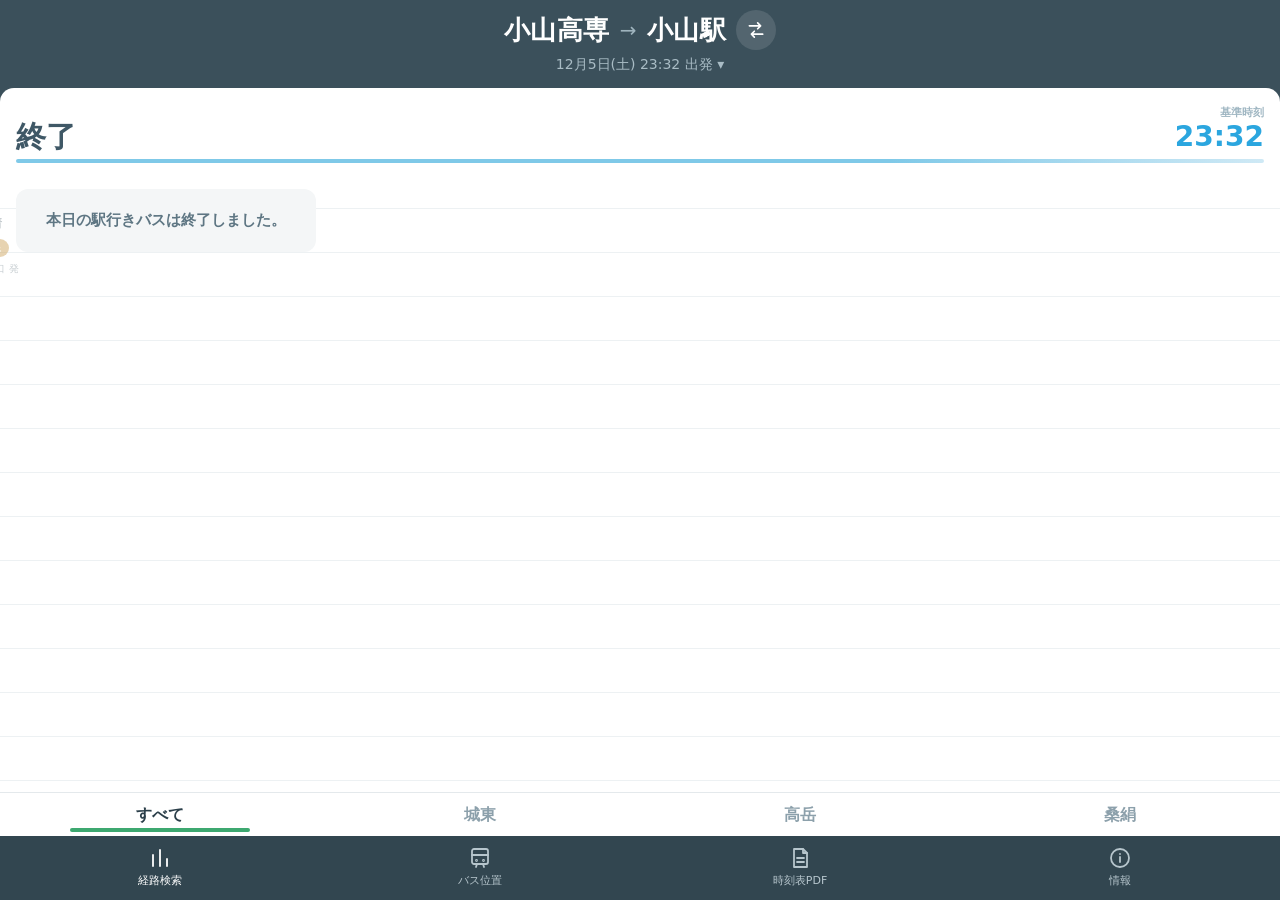
==== index(1).html @ eca61ef0 "世はまさに、大AI時代…ｯ!!" ====
<!DOCTYPE html>
<html lang="ja">
<head>
<meta charset="UTF-8">
<meta name="viewport" content="width=device-width, initial-scale=1.0">
<meta name="description" content="小山高専⇔小山駅東口のバスを調べて、とっとと家にずらかろう!!学校は疲れるからしょうがないね。">
<meta name="theme-color" content="#3B505B">
<title>家への誘い</title>
<style>
:root{
  --bg:#3B505B;          /* 濃紺スレート */
  --bg-deep:#324650;
  --card:#FFFFFF;
  --ink:#3F5866;         /* 時刻の青灰 */
  --ink-soft:#7C919C;
  --line-blue:#7FC9E8;
  --accent:#2BA6DF;      /* 現在時刻の水色 */
  --joto:#D95B4B;        /* 城東中久喜線 = 赤 */
  --takaoka:#E2A63D;     /* 高岳線 = 黄 */
  --kuwaR:#3E8FC7;       /* 桑東部絹 右回り = 青 */
  --kuwaL:#2F6E9E;       /* 桑東部絹 左回り = 濃青 */
  --tab-green:#3DA870;
}
*{box-sizing:border-box;margin:0;padding:0;-webkit-tap-highlight-color:transparent}
html,body{height:100%}
body{
  font-family:"Hiragino Kaku Gothic ProN","Hiragino Sans","BIZ UDPGothic","Yu Gothic UI","Noto Sans JP",system-ui,sans-serif;
  background:var(--bg);
  color:#fff;
  display:flex;flex-direction:column;
  height:100dvh;overflow:hidden;
}
button{font-family:inherit;background:none;border:none;color:inherit;cursor:pointer}
a{color:inherit;text-decoration:none}

/* ===== ヘッダー ===== */
header{padding:10px 14px 12px;flex:none}
.route-row{
  display:flex;align-items:center;justify-content:center;gap:10px;
}
.route-names{
  display:flex;align-items:center;gap:10px;
  font-size:26px;font-weight:800;letter-spacing:.02em;
}
.route-names .arrow{color:#9FB4BE;font-size:20px;font-weight:400}
.swap-btn{
  width:40px;height:40px;border-radius:50%;
  background:rgba(255,255,255,.12);
  display:flex;align-items:center;justify-content:center;
  transition:transform .25s ease, background .15s;
  flex:none;
}
.swap-btn:active{background:rgba(255,255,255,.25)}
.swap-btn.flip{transform:rotate(180deg)}
.swap-btn svg{width:20px;height:20px;stroke:#fff}
.depart-row{
  margin-top:4px;text-align:center;
  color:#A9BCC5;font-size:14px;
}
.depart-row button{
  color:#A9BCC5;font-size:14px;padding:2px 6px;border-radius:6px;
}
.depart-row button:active{background:rgba(255,255,255,.12)}
.depart-row .edited{color:#FFD37A;font-weight:700}

/* 時刻さかのぼりパネル */
#timePanel{
  display:none;justify-content:center;align-items:center;gap:10px;
  margin-top:8px;
}
#timePanel.open{display:flex}
#timePanel input[type="time"]{
  font:inherit;font-size:16px;padding:6px 10px;border-radius:8px;border:none;
  background:rgba(255,255,255,.92);color:#243b46;
}
#timePanel .reset{
  font-size:13px;font-weight:700;padding:8px 12px;border-radius:8px;
  background:rgba(255,255,255,.14);
}

/* ===== 結果カード ===== */
main{
  flex:1;min-height:0;
  background:var(--card);
  border-radius:14px 14px 0 0;
  display:flex;flex-direction:column;
  color:var(--ink);
  overflow:hidden;
}
/* 上部の青ライン(先発サマリー) */
.summary{
  flex:none;position:relative;
  padding:14px 16px 0;
}
.summary .lead{
  display:flex;align-items:flex-end;justify-content:space-between;
}
.lead-left .mins{font-size:16px;font-weight:800}
.lead-left .dep{font-size:30px;font-weight:800;line-height:1.05}
.lead-right{
  color:var(--accent);font-size:28px;font-weight:800;
}
.lead-right small{display:block;font-size:11px;font-weight:700;color:#9fb6c2;text-align:right}
.summary .bar{
  height:4px;border-radius:2px;margin:6px 0 2px;
  background:linear-gradient(90deg,var(--line-blue) 70%,#CFE9F5);
}

/* カスケード表示エリア */
.cascade-wrap{
  flex:1;min-height:0;
  overflow-y:auto;overflow-x:hidden;
  touch-action:none;                   /* タッチは全面JSで処理(斜めスワイプ対応) */
  overscroll-behavior:contain;
  user-select:none;-webkit-user-select:none;
  cursor:grab;
  background:
    repeating-linear-gradient(to bottom,transparent 0 43px,#EDF1F3 43px 44px);
}
.cascade-wrap.dragging{cursor:grabbing}
.cascade{position:relative;will-change:transform}
.result.past{opacity:.5;filter:grayscale(.35)}
.chip.gone{background:#9AACB6}
.result{
  position:absolute;width:150px;
  display:flex;flex-direction:column;align-items:center;
  color:var(--ink);
}
.result .above{text-align:center;line-height:1.15;margin-bottom:2px}
.result .above .dur{font-size:15px;font-weight:800;color:#5E7683}
.result .above .dep{font-size:26px;font-weight:800}
.oval{
  width:96px;height:130px;border-radius:50%;
  background:#EFF1F3;
  display:flex;align-items:center;justify-content:center;
}
.badge{
  width:56px;height:56px;border-radius:12px;
  border:4px solid;
  background:#fff;
  display:flex;flex-direction:column;align-items:center;justify-content:center;
  font-weight:900;line-height:1;
}
.badge .b1{font-size:17px;letter-spacing:.05em;color:#243b46}
.badge .b2{font-size:10px;margin-top:2px;color:#6b7f8a}
.result .below{text-align:center;margin-top:4px;line-height:1.15}
.result .below .arr{font-size:24px;font-weight:800}
.result .below .arr small{font-size:12px;font-weight:700;color:#7C919C;margin-left:2px}
.chips{display:flex;gap:5px;justify-content:center;margin-top:5px}
.chip{
  color:#fff;font-size:11px;font-weight:800;
  padding:3px 8px;border-radius:999px;white-space:nowrap;
}
.chip.first{background:var(--accent)}
.stopname{
  margin-top:5px;font-size:10px;color:#8CA0AB;line-height:1.3;
  text-align:center;max-width:150px;
}
.end-card{
  position:absolute;width:min(300px,86vw);
  background:#F4F6F7;border-radius:12px;padding:22px 16px;
  text-align:center;font-size:15px;font-weight:700;color:#5E7683;
}
ruby rt{font-size:9px;color:#c0665a}

/* ===== 路線フィルタタブ ===== */
.tabs{
  flex:none;display:flex;border-top:1px solid #E4E9EC;background:#fff;
}
.tabs button{
  flex:1;padding:12px 0 10px;font-size:16px;font-weight:800;color:#8CA0AB;
  position:relative;
}
.tabs button.on{color:#2b3f4a}
.tabs button.on::after{
  content:"";position:absolute;left:22%;right:22%;bottom:4px;height:4px;
  border-radius:2px;background:var(--tab-green);
}

/* ===== 下部ナビ ===== */
nav{
  flex:none;display:flex;background:var(--bg-deep);
  padding:6px 0 max(8px,env(safe-area-inset-bottom));
}
nav a,nav button{
  flex:1;display:flex;flex-direction:column;align-items:center;gap:3px;
  font-size:11px;color:#B7C6CD;padding:4px 0;
}
nav .active{color:#fff}
nav svg{width:24px;height:24px;fill:none;stroke:currentColor;stroke-width:1.8;stroke-linecap:round;stroke-linejoin:round}

/* ===== シート(時刻表PDF / 情報) ===== */
.sheet-bg{
  position:fixed;inset:0;background:rgba(0,0,0,.45);
  display:none;align-items:flex-end;z-index:10;
}
.sheet-bg.open{display:flex}
.sheet{
  background:#fff;color:#3a4d58;width:100%;
  border-radius:16px 16px 0 0;
  padding:18px 18px max(24px,env(safe-area-inset-bottom));
  max-height:75dvh;overflow:auto;
}
.sheet h2{font-size:16px;margin-bottom:12px}
.sheet .pdf-link{
  display:flex;align-items:center;gap:10px;
  padding:13px 8px;border-bottom:1px solid #EDF1F3;font-weight:700;font-size:14px;
}
.sheet .dot{width:14px;height:14px;border-radius:4px;flex:none}
.sheet p{font-size:12px;line-height:1.7;color:#6b7f8a;margin-top:12px}
.sheet .ext{
  display:block;margin-top:12px;padding:12px;border-radius:10px;
  background:#F0F6FA;color:#2273a3;font-weight:700;font-size:13px;text-align:center;
}
@media (prefers-reduced-motion:reduce){
  *{transition:none!important}
}
</style>
</head>
<body>

<header>
  <div class="route-row">
    <div class="route-names">
      <span id="fromName">小山高専</span>
      <span class="arrow">→</span>
      <span id="toName">小山駅</span>
    </div>
    <button class="swap-btn" id="swapBtn" aria-label="方向を切り替え">
      <svg viewBox="0 0 24 24" fill="none" stroke-width="2" stroke-linecap="round" stroke-linejoin="round">
        <path d="M4 7h13M14 3.5 17.5 7 14 10.5"/>
        <path d="M20 17H7M10 13.5 6.5 17l3.5 3.5"/>
      </svg>
    </button>
  </div>
  <div class="depart-row">
    <button id="departBtn">読み込み中…</button>
  </div>
  <div id="timePanel">
    <input type="time" id="ChangeableClock" step="60">
    <button class="reset" id="ResetTime">現在時刻に戻す</button>
  </div>
</header>

<main>
  <div class="summary">
    <div class="lead">
      <div class="lead-left">
        <div class="mins" id="leadMins">&nbsp;</div>
        <div class="dep" id="leadDep">--:--</div>
      </div>
      <div class="lead-right"><small>基準時刻</small><span id="nowClock">--:--</span></div>
    </div>
    <div class="bar"></div>
  </div>

  <div class="cascade-wrap" id="cascadeWrap">
    <div class="cascade" id="cascade"></div>
  </div>

  <div class="tabs" id="tabs">
    <button data-f="all" class="on">すべて</button>
    <button data-f="1">城東</button>
    <button data-f="0">高岳</button>
    <button data-f="kuwa">桑絹</button>
  </div>
</main>

<nav>
  <button class="active">
    <svg viewBox="0 0 24 24"><path d="M5 20V9M12 20V4M19 20v-7"/></svg>
    経路検索
  </button>
  <a href="http://o-bus.bus-go.com/">
    <svg viewBox="0 0 24 24"><rect x="4" y="3" width="16" height="15" rx="2"/><path d="M4 9h16M8 21l1-3M16 21l-1-3"/><circle cx="8.5" cy="14.5" r=".5"/><circle cx="15.5" cy="14.5" r=".5"/></svg>
    バス位置
  </a>
  <button id="pdfNav">
    <svg viewBox="0 0 24 24"><path d="M6 3h9l4 4v14H6z"/><path d="M15 3v4h4M9 12h7M9 16h7"/></svg>
    時刻表PDF
  </button>
  <button id="infoNav">
    <svg viewBox="0 0 24 24"><circle cx="12" cy="12" r="9"/><path d="M12 11v5M12 8h.01"/></svg>
    情報
  </button>
</nav>

<!-- 時刻表PDFシート -->
<div class="sheet-bg" id="pdfSheet">
  <div class="sheet">
    <h2>時刻表 (公式PDF)</h2>
    <a class="pdf-link" href="https://www.city.oyama.tochigi.jp/data/doc/1758095170_doc_873_0.pdf"><span class="dot" style="background:var(--joto)"></span>城東中久喜線</a>
    <a class="pdf-link" href="https://www.city.oyama.tochigi.jp/data/doc/1758095166_doc_873_0.pdf"><span class="dot" style="background:var(--takaoka)"></span>高岳線</a>
    <a class="pdf-link" href="https://www.city.oyama.tochigi.jp/data/doc/1758095215_doc_873_0.pdf"><span class="dot" style="background:var(--kuwaR)"></span>桑東部絹路線</a>
  </div>
</div>

<!-- 情報シート -->
<div class="sheet-bg" id="infoSheet">
  <div class="sheet">
    <h2>このアプリについて</h2>
    <p>小山高専から小山駅東口まで行く最速のバスを調べるだけのアプリです。各便をタップすると、おーバスliveでバスの現在位置が確認できます。このアプリは、小山市や小山高専、株式会社アチピレーションテクノロジーとは関係ありません。※到着時刻は参考程度に捉えてください。</p>
    <p>「出発時刻」の行をタップすると、時刻を変えて検索できます。</p>
    <a class="ext" href="http://o-bus.bus-go.com/">おーバス live を開く</a>
    <a class="ext" href="https://github.com/curryAndRice/oyamakosen_bus">repository</a>
  </div>
</div>

<script>
/* ===================== データ(従来のまま) ===================== */
const stopNames = {
  0:"【高岳線】小山高専入口",
  1:"【城東中久喜線】高専正門",
  2:"【桑東部絹路線 右回り】高専正門",
  3:"【桑東部絹路線 左回り】中久喜２丁目",
};
const stopLinks = {
  0:"http://o-bus.bus-go.com/sp/sp-busgo-map.php?bccd=03090001&rtcd=000006&bscd=005",
  1:"http://o-bus.bus-go.com/sp/sp-busgo-map.php?bccd=03090001&rtcd=000008&bscd=001",
  2:"http://o-bus.bus-go.com/sp/sp-busgo-map.php?bccd=03090001&rtcd=000023&bscd=028",
  3:"http://o-bus.bus-go.com/sp/sp-busgo-map.php?bccd=03090001&rtcd=000022&bscd=030",
};
const stopLinks2 = {
  0:"http://o-bus.bus-go.com/sp/sp-busgo-map.php?bccd=03090001&rtcd=000005&bscd=001",
  1:"http://o-bus.bus-go.com/sp/sp-busgo-map.php?bccd=03090001&rtcd=000007&bscd=001",
  2:"http://o-bus.bus-go.com/sp/sp-busgo-map.php?bccd=03090001&rtcd=000023&bscd=001",
  3:"http://o-bus.bus-go.com/sp/sp-busgo-map.php?bccd=03090001&rtcd=000022&bscd=001",
};
const stopTimes = {
  0:["0558","0633","0653","0733","0813","0833","0908","0933","1008","1033","1143","1213","1238","1308","1408","1438","1503","1533","1603","1633","1703","1733","1803","1833","1943","2013","2038","2108"],
  1:["0600","0645","0805","0915","1015","1115","1215","1435","1535","1640","1750","1900","2005"],
  2:["1719","1914"],
  3:["0723","0903","1118","1358","1558"],
};
const stopTimes2 = {
  0:["0630","0707","0745","0757","0835","0900","0935","1000","1030","1100","1205","1235","1300","1330","1430","1500","1530","1600","1630","1705","1730","1800","1830","1900","2005","2035","2100","2150"],
  1:["0620","0740","0850","0950","1050","1150","1410","1510","1610","1720","1830","1940","2040"],
  2:["1625","1820"],
  3:["0615","0755","1010","1250","1450"],
};
const arriveTimes = {
  0:["0615","0650","0710","0750","0830","0850","0925","0950","1025","1050","1200","1230","1255","1325","1425","1455","1520","1550","1620","1650","1720","1750","1820","1850","2000","2030","2055","2125"],
  1:["0615","0710","0830","0940","1040","1140","1240","1500","1600","1705","1815","1925","2025"],
  2:["1745","1940"],
  3:["0745","0925","1140","1420","1620"],
};
const arriveTimes2 = {
  0:["0643","0720","0758","0810","0848","0913","0948","1013","1043","1113","1218","1248","1313","1343","1443","1513","1543","1613","1643","1718","1743","1813","1843","1913","2018","2048","2113","2203"],
  1:["0645","0805","0915","1015","1115","1215","1435","1535","1640","1750","1900","2005","2100"],
  2:["1639","1834"],
  3:["0633","0813","1028","1308","1508"],
};

/* 路線の見た目 */
const routeMeta = {
  0:{b1:"高岳", b2:"", color:"var(--takaoka)", chip:"高岳線"},
  1:{b1:"城東", b2:"", color:"var(--joto)",    chip:"城東中久喜線"},
  2:{b1:"桑絹", b2:"右回り", color:"var(--kuwaR)", chip:"桑絹 右"},
  3:{b1:"桑絹", b2:"左回り", color:"var(--kuwaL)", chip:"桑絹 左"},
};

/* ===================== 状態 ===================== */
let direction = 0;      // 0: 高専→駅 / 1: 駅→高専
let filter = "all";     // all | "0" | "1" | kuwa
let is_timeNow = true;
let changedHour = -1, changedMinute = -1;

/* ===================== ユーティリティ ===================== */
const bisect = (time, list) => {
  let ng = -1, ok = list.length;
  while (ok - ng > 1){
    const mid = (ok + ng) >> 1;
    if (parseInt(time) <= parseInt(list[mid])) ok = mid; else ng = mid;
  }
  return ok;
};
const ts = (h, m) => parseInt(h)*100 + parseInt(m);
const colon = s => s.substring(0,2)+":"+s.substring(2,4);
const toMin = t => Math.floor(t/100)*60 + t%100;
const pad = n => String(n).padStart(2,"0");
const WD = ["日","月","火","水","木","金","土"];

const routeVisible = key => {
  if (filter === "all") return true;
  if (filter === "kuwa") return key === "2" || key === "3";
  return key === filter;
};

/* 現時刻以降の便を時刻順に最大n件 */
const upcoming = (stamp, dep, arr, n) => {
  const out = [];
  for (const key in stopNames){
    if (!routeVisible(key)) continue;
    for (let i = bisect(stamp, dep[key]); i < dep[key].length; i++){
      out.push([key, dep[key][i], arr[key][i]]);
    }
  }
  out.sort((a,b) => a[1] - b[1]);
  return out.slice(0, n);
};

/* すでに発車した便のうち直近の1本 */
const lastDeparted = (stamp, dep, arr) => {
  let best = null;
  for (const key in stopNames){
    if (!routeVisible(key)) continue;
    const i = bisect(stamp, dep[key]) - 1;
    if (i >= 0 && (best === null || parseInt(dep[key][i]) > parseInt(best[1]))){
      best = [key, dep[key][i], arr[key][i]];
    }
  }
  return best ? [best] : [];
};

/* ===================== DOM ===================== */
const $ = id => document.getElementById(id);
const cascade = $("cascade"), cascadeWrap = $("cascadeWrap");

/* ===================== 描画 ===================== */
const STEP_X = 126, STEP_Y = 152, ITEM_W = 150, ITEM_H = 320;
const RATIO = STEP_X / STEP_Y;   // 縦スクロール量 → 横移動量

/* 縦スクロールと横移動を連動させて、斜め方向にしか動かないようにする */
cascadeWrap.addEventListener("scroll", () => {
  cascade.style.transform = `translateX(${-cascadeWrap.scrollTop * RATIO}px)`;
}, {passive:true});

/* PCの横ホイール・Shift+ホイールも斜め移動に変換 */
cascadeWrap.addEventListener("wheel", e => {
  if (Math.abs(e.deltaX) > Math.abs(e.deltaY)){
    cascadeWrap.scrollTop += e.deltaX;
    e.preventDefault();
  }
}, {passive:false});

/* ---- 全面ドラッグ処理 ----
   余白部を含むエリア内のどこを掴んでも、指の動きの
   斜め(↖↘)成分でスクロールする。慣性つき。 */
{
  const K = RATIO*RATIO + 1;           // 斜めレール方向への射影係数
  let dragging = false, startX = 0, startY = 0, startScroll = 0;
  let vel = 0, lastTop = 0, lastT = 0, rafId = 0;

  const momentum = () => {
    if (Math.abs(vel) < 0.25) return;
    const before = cascadeWrap.scrollTop;
    cascadeWrap.scrollTop = before + vel;
    vel *= 0.94;
    if (cascadeWrap.scrollTop !== before) rafId = requestAnimationFrame(momentum);
  };

  cascadeWrap.addEventListener("pointerdown", e => {
    if (e.button !== 0 && e.pointerType === "mouse") return;
    cancelAnimationFrame(rafId);
    dragging = true; vel = 0;
    startX = e.clientX; startY = e.clientY;
    startScroll = cascadeWrap.scrollTop;
    lastTop = startScroll; lastT = performance.now();
    cascadeWrap.classList.add("dragging");
    cascadeWrap.setPointerCapture(e.pointerId);
  });

  cascadeWrap.addEventListener("pointermove", e => {
    if (!dragging) return;
    const dx = e.clientX - startX, dy = e.clientY - startY;
    cascadeWrap.scrollTop = startScroll - (dx*RATIO + dy) / K;
    const now = performance.now();
    if (now - lastT > 16){
      vel = (cascadeWrap.scrollTop - lastTop) / (now - lastT) * 16;
      lastTop = cascadeWrap.scrollTop; lastT = now;
    }
  });

  const endDrag = () => {
    if (!dragging) return;
    dragging = false;
    cascadeWrap.classList.remove("dragging");
    rafId = requestAnimationFrame(momentum);
  };
  cascadeWrap.addEventListener("pointerup", endDrag);
  cascadeWrap.addEventListener("pointercancel", endDrag);
}

let lastSig = null;        // カスケードの再構築が必要か判定する署名
let initialScroll = 0;     // 「先発が左上に来る」初期スクロール位置

const busHTML = (b, isPast, isFirst) => {
  const [key, d, a] = b;
  const mt = routeMeta[key];
  const dur = toMin(parseInt(a)) - toMin(parseInt(d));
  return `
    <div class="above">
      <div class="dur">${dur}分</div>
      <div class="dep">${colon(d)}</div>
    </div>
    <div class="oval">
      <div class="badge" style="border-color:${mt.color}">
        <span class="b1">${mt.b1}</span>${mt.b2 ? `<span class="b2">${mt.b2}</span>` : ""}
      </div>
    </div>
    <div class="below">
      <div class="arr">${colon(a)}<small>着</small></div>
      <div class="chips">
        ${isPast ? `<span class="chip gone">発車済</span>` : ""}
        ${isFirst ? `<span class="chip first">先発</span>` : ""}
        <span class="chip" style="background:${mt.color}">${mt.chip}</span>
      </div>
      <div class="stopname">${direction === 0 ? stopNames[key]+" 発" : stopNames[key]+" 着"}</div>
    </div>`;
};

/* カスケードを組み立てる(内容が変わったときだけ呼ぶ) */
function buildCascade(items, pastN, snap){
  const link = direction === 0 ? stopLinks : stopLinks2;
  const next = items.slice(pastN);

  const wasAtInitial = Math.abs(cascadeWrap.scrollTop - initialScroll) < 4;

  cascade.innerHTML = "";
  const n = Math.max(items.length, pastN + 1);
  cascade.style.width  = ((n-1)*STEP_X + ITEM_W + 16 + pastN*STEP_X*2) + "px";
  cascade.style.height = Math.max(
    (n-1)*STEP_Y + ITEM_H,
    cascadeWrap.clientHeight + pastN*STEP_Y   // 過去便まで戻れるだけの高さを常に確保
  ) + "px";

  items.forEach((b, i) => {
    const isPast = i < pastN;
    const el = document.createElement("a");
    el.className = "result" + (isPast ? " past" : "");
    el.href = link[b[0]];
    el.style.left = (8 + i*STEP_X) + "px";
    el.style.top  = (10 + i*STEP_Y) + "px";
    el.innerHTML = busHTML(b, isPast, i === pastN && next.length > 0);
    cascade.appendChild(el);
  });

  if (next.length === 0){
    const end = document.createElement("div");
    end.className = "end-card";
    end.style.left = (16 + pastN*STEP_X) + "px";
    end.style.top  = (24 + pastN*STEP_Y) + "px";
    end.innerHTML = direction === 0
      ? "本日の駅行きバスは終了しました。"
      : "本日の<ruby>高専行きバス<rp>(</rp><rt>地獄への急行バス</rt><rp>)</rp></ruby>は終了しました。";
    cascade.appendChild(end);
  }

  /* 初期位置 = 先発の便が左上。過去の便は左上方向へのスクロールで見える */
  initialScroll = pastN * STEP_Y;
  if (snap || wasAtInitial){
    cascadeWrap.scrollTop = initialScroll;   // scrollイベント経由でtranslateXも揃う
    cascade.style.transform = `translateX(${-initialScroll * RATIO}px)`;
  }
}

/* 毎秒呼ぶ。時刻表示は常に更新し、カスケードは内容が変わったときだけ再構築 */
function render(snap = false){
  let h, m;
  if (is_timeNow){
    const now = new Date();
    h = now.getHours(); m = now.getMinutes();
    $("departBtn").innerHTML =
      `${now.getMonth()+1}月${now.getDate()}日(${WD[now.getDay()]}) ${pad(h)}:${pad(m)} 出発 ▾`;
    $("departBtn").classList.remove("edited");
  }else{
    h = changedHour; m = changedMinute;
    $("departBtn").innerHTML = `${pad(h)}:${pad(m)} 出発に変更中 ▾`;
    $("departBtn").classList.add("edited");
  }
  $("nowClock").textContent = pad(h)+":"+pad(m);

  const stamp = ts(h, m);
  const dep = direction === 0 ? stopTimes   : stopTimes2;
  const arr = direction === 0 ? arriveTimes : arriveTimes2;
  const past = lastDeparted(stamp, dep, arr);
  const next = upcoming(stamp, dep, arr, 5);
  const items = [...past, ...next];

  /* 便のリスト自体が変わったときだけDOMを作り直す(スクロール中のカクつき防止) */
  const sig = [direction, filter, items.map(b => b[0]+b[1]).join(",")].join("|");
  if (snap || sig !== lastSig){
    lastSig = sig;
    buildCascade(items, past.length, snap);
  }

  if (next.length === 0){
    $("leadMins").innerHTML = "&nbsp;";
    $("leadDep").textContent = "終了";
  }else{
    const wait = toMin(parseInt(next[0][1])) - toMin(stamp);
    $("leadMins").textContent = wait === 0 ? "まもなく発車" : `あと${wait}分`;
    $("leadDep").textContent = colon(next[0][1]);
  }
}

/* ===================== 操作 ===================== */
$("swapBtn").addEventListener("click", () => {
  direction = 1 - direction;
  $("fromName").textContent = direction === 0 ? "小山高専" : "小山駅";
  $("toName").textContent   = direction === 0 ? "小山駅"   : "小山高専";
  $("swapBtn").classList.toggle("flip", direction === 1);
  render(true);
});

$("tabs").addEventListener("click", e => {
  const btn = e.target.closest("button");
  if (!btn) return;
  filter = btn.dataset.f;
  [...$("tabs").children].forEach(b => b.classList.toggle("on", b === btn));
  render(true);
});

$("departBtn").addEventListener("click", () => $("timePanel").classList.toggle("open"));

const clock = $("ChangeableClock");
const setNewTime = () => {
  if (!clock.value) return;
  const [h, m] = clock.value.split(":");
  is_timeNow = false; changedHour = +h; changedMinute = +m;
  render(true);
};
clock.addEventListener("input", setNewTime);
clock.addEventListener("change", setNewTime);
$("ResetTime").addEventListener("click", () => {
  is_timeNow = true; clock.value = "";
  $("timePanel").classList.remove("open");
  render(true);
});

/* シート開閉 */
$("pdfNav").addEventListener("click", () => $("pdfSheet").classList.add("open"));
$("infoNav").addEventListener("click", () => $("infoSheet").classList.add("open"));
for (const id of ["pdfSheet","infoSheet"]){
  $(id).addEventListener("click", e => { if (e.target === $(id)) $(id).classList.remove("open"); });
}

setInterval(() => render(false), 1000);
render(true);

/* PWA機能は廃止。過去に登録されたService Workerとキャッシュを掃除する
   (これがないと、既存ユーザーには古いキャッシュ版が表示され続ける) */
if ("serviceWorker" in navigator){
  navigator.serviceWorker.getRegistrations()
    .then(regs => regs.forEach(r => r.unregister()))
    .catch(()=>{});
}
if ("caches" in window){
  caches.keys().then(keys => keys.forEach(k => caches.delete(k))).catch(()=>{});
}
</script>
</body>
</html>
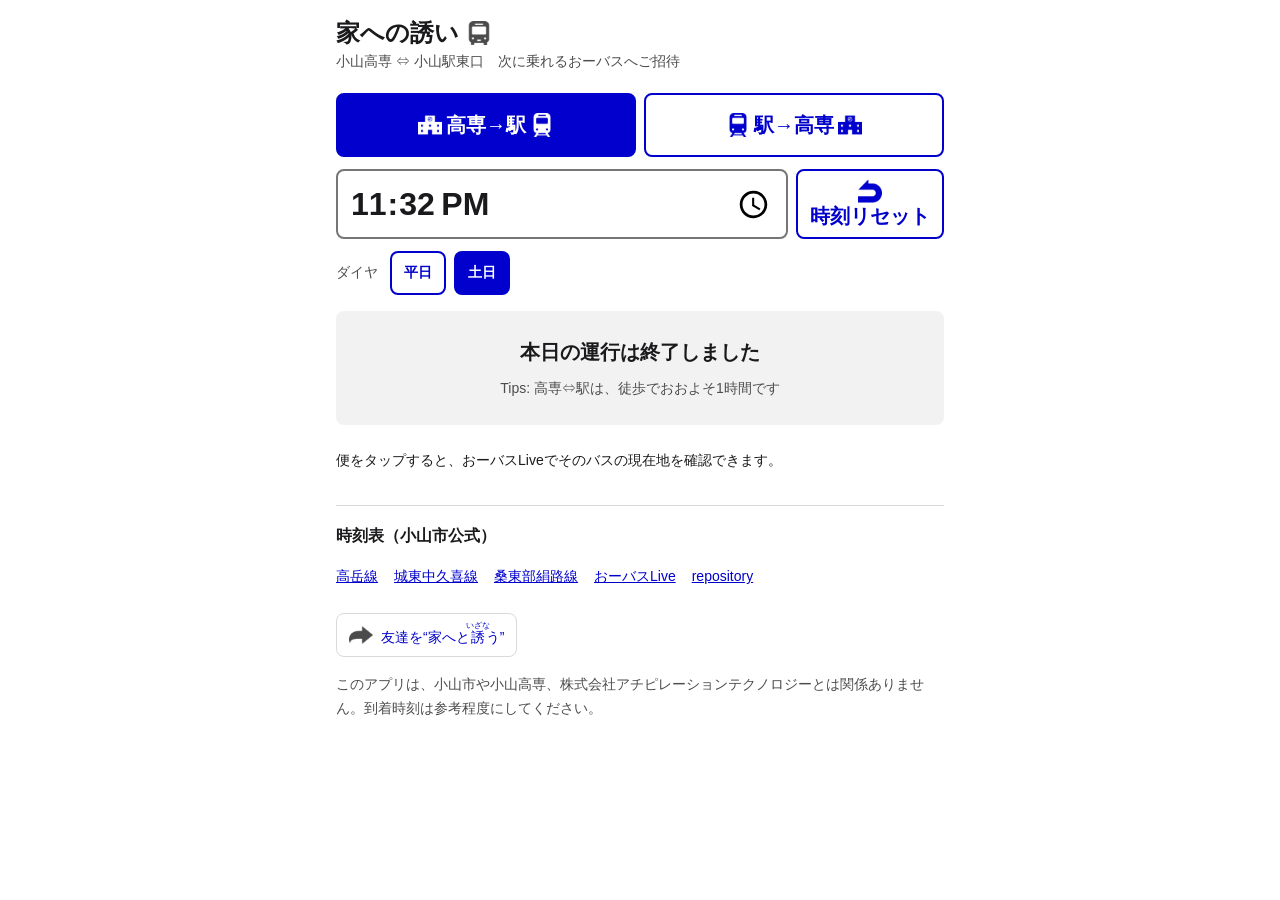
==== commit 8fa42db1: "シェアボタン" ====
--- a/index(1).html
+++ b/index(1).html
@@ -1,653 +1,15 @@
 <!DOCTYPE html>
 <html lang="ja">
 <head>
-<meta charset="UTF-8">
-<meta name="viewport" content="width=device-width, initial-scale=1.0">
-<meta name="description" content="小山高専⇔小山駅東口のバスを調べて、とっとと家にずらかろう!!学校は疲れるからしょうがないね。">
-<meta name="theme-color" content="#3B505B">
-<title>家への誘い</title>
-<style>
-:root{
-  --bg:#3B505B;          /* 濃紺スレート */
-  --bg-deep:#324650;
-  --card:#FFFFFF;
-  --ink:#3F5866;         /* 時刻の青灰 */
-  --ink-soft:#7C919C;
-  --line-blue:#7FC9E8;
-  --accent:#2BA6DF;      /* 現在時刻の水色 */
-  --joto:#D95B4B;        /* 城東中久喜線 = 赤 */
-  --takaoka:#E2A63D;     /* 高岳線 = 黄 */
-  --kuwaR:#3E8FC7;       /* 桑東部絹 右回り = 青 */
-  --kuwaL:#2F6E9E;       /* 桑東部絹 左回り = 濃青 */
-  --tab-green:#3DA870;
-}
-*{box-sizing:border-box;margin:0;padding:0;-webkit-tap-highlight-color:transparent}
-html,body{height:100%}
-body{
-  font-family:"Hiragino Kaku Gothic ProN","Hiragino Sans","BIZ UDPGothic","Yu Gothic UI","Noto Sans JP",system-ui,sans-serif;
-  background:var(--bg);
-  color:#fff;
-  display:flex;flex-direction:column;
-  height:100dvh;overflow:hidden;
-}
-button{font-family:inherit;background:none;border:none;color:inherit;cursor:pointer}
-a{color:inherit;text-decoration:none}
-
-/* ===== ヘッダー ===== */
-header{padding:10px 14px 12px;flex:none}
-.route-row{
-  display:flex;align-items:center;justify-content:center;gap:10px;
-}
-.route-names{
-  display:flex;align-items:center;gap:10px;
-  font-size:26px;font-weight:800;letter-spacing:.02em;
-}
-.route-names .arrow{color:#9FB4BE;font-size:20px;font-weight:400}
-.swap-btn{
-  width:40px;height:40px;border-radius:50%;
-  background:rgba(255,255,255,.12);
-  display:flex;align-items:center;justify-content:center;
-  transition:transform .25s ease, background .15s;
-  flex:none;
-}
-.swap-btn:active{background:rgba(255,255,255,.25)}
-.swap-btn.flip{transform:rotate(180deg)}
-.swap-btn svg{width:20px;height:20px;stroke:#fff}
-.depart-row{
-  margin-top:4px;text-align:center;
-  color:#A9BCC5;font-size:14px;
-}
-.depart-row button{
-  color:#A9BCC5;font-size:14px;padding:2px 6px;border-radius:6px;
-}
-.depart-row button:active{background:rgba(255,255,255,.12)}
-.depart-row .edited{color:#FFD37A;font-weight:700}
-
-/* 時刻さかのぼりパネル */
-#timePanel{
-  display:none;justify-content:center;align-items:center;gap:10px;
-  margin-top:8px;
-}
-#timePanel.open{display:flex}
-#timePanel input[type="time"]{
-  font:inherit;font-size:16px;padding:6px 10px;border-radius:8px;border:none;
-  background:rgba(255,255,255,.92);color:#243b46;
-}
-#timePanel .reset{
-  font-size:13px;font-weight:700;padding:8px 12px;border-radius:8px;
-  background:rgba(255,255,255,.14);
-}
-
-/* ===== 結果カード ===== */
-main{
-  flex:1;min-height:0;
-  background:var(--card);
-  border-radius:14px 14px 0 0;
-  display:flex;flex-direction:column;
-  color:var(--ink);
-  overflow:hidden;
-}
-/* 上部の青ライン(先発サマリー) */
-.summary{
-  flex:none;position:relative;
-  padding:14px 16px 0;
-}
-.summary .lead{
-  display:flex;align-items:flex-end;justify-content:space-between;
-}
-.lead-left .mins{font-size:16px;font-weight:800}
-.lead-left .dep{font-size:30px;font-weight:800;line-height:1.05}
-.lead-right{
-  color:var(--accent);font-size:28px;font-weight:800;
-}
-.lead-right small{display:block;font-size:11px;font-weight:700;color:#9fb6c2;text-align:right}
-.summary .bar{
-  height:4px;border-radius:2px;margin:6px 0 2px;
-  background:linear-gradient(90deg,var(--line-blue) 70%,#CFE9F5);
-}
-
-/* カスケード表示エリア */
-.cascade-wrap{
-  flex:1;min-height:0;
-  overflow-y:auto;overflow-x:hidden;
-  touch-action:none;                   /* タッチは全面JSで処理(斜めスワイプ対応) */
-  overscroll-behavior:contain;
-  user-select:none;-webkit-user-select:none;
-  cursor:grab;
-  background:
-    repeating-linear-gradient(to bottom,transparent 0 43px,#EDF1F3 43px 44px);
-}
-.cascade-wrap.dragging{cursor:grabbing}
-.cascade{position:relative;will-change:transform}
-.result.past{opacity:.5;filter:grayscale(.35)}
-.chip.gone{background:#9AACB6}
-.result{
-  position:absolute;width:150px;
-  display:flex;flex-direction:column;align-items:center;
-  color:var(--ink);
-}
-.result .above{text-align:center;line-height:1.15;margin-bottom:2px}
-.result .above .dur{font-size:15px;font-weight:800;color:#5E7683}
-.result .above .dep{font-size:26px;font-weight:800}
-.oval{
-  width:96px;height:130px;border-radius:50%;
-  background:#EFF1F3;
-  display:flex;align-items:center;justify-content:center;
-}
-.badge{
-  width:56px;height:56px;border-radius:12px;
-  border:4px solid;
-  background:#fff;
-  display:flex;flex-direction:column;align-items:center;justify-content:center;
-  font-weight:900;line-height:1;
-}
-.badge .b1{font-size:17px;letter-spacing:.05em;color:#243b46}
-.badge .b2{font-size:10px;margin-top:2px;color:#6b7f8a}
-.result .below{text-align:center;margin-top:4px;line-height:1.15}
-.result .below .arr{font-size:24px;font-weight:800}
-.result .below .arr small{font-size:12px;font-weight:700;color:#7C919C;margin-left:2px}
-.chips{display:flex;gap:5px;justify-content:center;margin-top:5px}
-.chip{
-  color:#fff;font-size:11px;font-weight:800;
-  padding:3px 8px;border-radius:999px;white-space:nowrap;
-}
-.chip.first{background:var(--accent)}
-.stopname{
-  margin-top:5px;font-size:10px;color:#8CA0AB;line-height:1.3;
-  text-align:center;max-width:150px;
-}
-.end-card{
-  position:absolute;width:min(300px,86vw);
-  background:#F4F6F7;border-radius:12px;padding:22px 16px;
-  text-align:center;font-size:15px;font-weight:700;color:#5E7683;
-}
-ruby rt{font-size:9px;color:#c0665a}
-
-/* ===== 路線フィルタタブ ===== */
-.tabs{
-  flex:none;display:flex;border-top:1px solid #E4E9EC;background:#fff;
-}
-.tabs button{
-  flex:1;padding:12px 0 10px;font-size:16px;font-weight:800;color:#8CA0AB;
-  position:relative;
-}
-.tabs button.on{color:#2b3f4a}
-.tabs button.on::after{
-  content:"";position:absolute;left:22%;right:22%;bottom:4px;height:4px;
-  border-radius:2px;background:var(--tab-green);
-}
-
-/* ===== 下部ナビ ===== */
-nav{
-  flex:none;display:flex;background:var(--bg-deep);
-  padding:6px 0 max(8px,env(safe-area-inset-bottom));
-}
-nav a,nav button{
-  flex:1;display:flex;flex-direction:column;align-items:center;gap:3px;
-  font-size:11px;color:#B7C6CD;padding:4px 0;
-}
-nav .active{color:#fff}
-nav svg{width:24px;height:24px;fill:none;stroke:currentColor;stroke-width:1.8;stroke-linecap:round;stroke-linejoin:round}
-
-/* ===== シート(時刻表PDF / 情報) ===== */
-.sheet-bg{
-  position:fixed;inset:0;background:rgba(0,0,0,.45);
-  display:none;align-items:flex-end;z-index:10;
-}
-.sheet-bg.open{display:flex}
-.sheet{
-  background:#fff;color:#3a4d58;width:100%;
-  border-radius:16px 16px 0 0;
-  padding:18px 18px max(24px,env(safe-area-inset-bottom));
-  max-height:75dvh;overflow:auto;
-}
-.sheet h2{font-size:16px;margin-bottom:12px}
-.sheet .pdf-link{
-  display:flex;align-items:center;gap:10px;
-  padding:13px 8px;border-bottom:1px solid #EDF1F3;font-weight:700;font-size:14px;
-}
-.sheet .dot{width:14px;height:14px;border-radius:4px;flex:none}
-.sheet p{font-size:12px;line-height:1.7;color:#6b7f8a;margin-top:12px}
-.sheet .ext{
-  display:block;margin-top:12px;padding:12px;border-radius:10px;
-  background:#F0F6FA;color:#2273a3;font-weight:700;font-size:13px;text-align:center;
-}
-@media (prefers-reduced-motion:reduce){
-  *{transition:none!important}
-}
-</style>
+    <meta charset="UTF-8">
+    <meta name="viewport" content="width=device-width, initial-scale=1.0">
+    <meta name="robots" content="noindex">
+    <meta http-equiv="refresh" content="0; url=./">
+    <link rel="canonical" href="./">
+    <title>家への誘い</title>
+    <script>location.replace("./");</script>
 </head>
 <body>
-
-<header>
-  <div class="route-row">
-    <div class="route-names">
-      <span id="fromName">小山高専</span>
-      <span class="arrow">→</span>
-      <span id="toName">小山駅</span>
-    </div>
-    <button class="swap-btn" id="swapBtn" aria-label="方向を切り替え">
-      <svg viewBox="0 0 24 24" fill="none" stroke-width="2" stroke-linecap="round" stroke-linejoin="round">
-        <path d="M4 7h13M14 3.5 17.5 7 14 10.5"/>
-        <path d="M20 17H7M10 13.5 6.5 17l3.5 3.5"/>
-      </svg>
-    </button>
-  </div>
-  <div class="depart-row">
-    <button id="departBtn">読み込み中…</button>
-  </div>
-  <div id="timePanel">
-    <input type="time" id="ChangeableClock" step="60">
-    <button class="reset" id="ResetTime">現在時刻に戻す</button>
-  </div>
-</header>
-
-<main>
-  <div class="summary">
-    <div class="lead">
-      <div class="lead-left">
-        <div class="mins" id="leadMins">&nbsp;</div>
-        <div class="dep" id="leadDep">--:--</div>
-      </div>
-      <div class="lead-right"><small>基準時刻</small><span id="nowClock">--:--</span></div>
-    </div>
-    <div class="bar"></div>
-  </div>
-
-  <div class="cascade-wrap" id="cascadeWrap">
-    <div class="cascade" id="cascade"></div>
-  </div>
-
-  <div class="tabs" id="tabs">
-    <button data-f="all" class="on">すべて</button>
-    <button data-f="1">城東</button>
-    <button data-f="0">高岳</button>
-    <button data-f="kuwa">桑絹</button>
-  </div>
-</main>
-
-<nav>
-  <button class="active">
-    <svg viewBox="0 0 24 24"><path d="M5 20V9M12 20V4M19 20v-7"/></svg>
-    経路検索
-  </button>
-  <a href="http://o-bus.bus-go.com/">
-    <svg viewBox="0 0 24 24"><rect x="4" y="3" width="16" height="15" rx="2"/><path d="M4 9h16M8 21l1-3M16 21l-1-3"/><circle cx="8.5" cy="14.5" r=".5"/><circle cx="15.5" cy="14.5" r=".5"/></svg>
-    バス位置
-  </a>
-  <button id="pdfNav">
-    <svg viewBox="0 0 24 24"><path d="M6 3h9l4 4v14H6z"/><path d="M15 3v4h4M9 12h7M9 16h7"/></svg>
-    時刻表PDF
-  </button>
-  <button id="infoNav">
-    <svg viewBox="0 0 24 24"><circle cx="12" cy="12" r="9"/><path d="M12 11v5M12 8h.01"/></svg>
-    情報
-  </button>
-</nav>
-
-<!-- 時刻表PDFシート -->
-<div class="sheet-bg" id="pdfSheet">
-  <div class="sheet">
-    <h2>時刻表 (公式PDF)</h2>
-    <a class="pdf-link" href="https://www.city.oyama.tochigi.jp/data/doc/1758095170_doc_873_0.pdf"><span class="dot" style="background:var(--joto)"></span>城東中久喜線</a>
-    <a class="pdf-link" href="https://www.city.oyama.tochigi.jp/data/doc/1758095166_doc_873_0.pdf"><span class="dot" style="background:var(--takaoka)"></span>高岳線</a>
-    <a class="pdf-link" href="https://www.city.oyama.tochigi.jp/data/doc/1758095215_doc_873_0.pdf"><span class="dot" style="background:var(--kuwaR)"></span>桑東部絹路線</a>
-  </div>
-</div>
-
-<!-- 情報シート -->
-<div class="sheet-bg" id="infoSheet">
-  <div class="sheet">
-    <h2>このアプリについて</h2>
-    <p>小山高専から小山駅東口まで行く最速のバスを調べるだけのアプリです。各便をタップすると、おーバスliveでバスの現在位置が確認できます。このアプリは、小山市や小山高専、株式会社アチピレーションテクノロジーとは関係ありません。※到着時刻は参考程度に捉えてください。</p>
-    <p>「出発時刻」の行をタップすると、時刻を変えて検索できます。</p>
-    <a class="ext" href="http://o-bus.bus-go.com/">おーバス live を開く</a>
-    <a class="ext" href="https://github.com/curryAndRice/oyamakosen_bus">repository</a>
-  </div>
-</div>
-
-<script>
-/* ===================== データ(従来のまま) ===================== */
-const stopNames = {
-  0:"【高岳線】小山高専入口",
-  1:"【城東中久喜線】高専正門",
-  2:"【桑東部絹路線 右回り】高専正門",
-  3:"【桑東部絹路線 左回り】中久喜２丁目",
-};
-const stopLinks = {
-  0:"http://o-bus.bus-go.com/sp/sp-busgo-map.php?bccd=03090001&rtcd=000006&bscd=005",
-  1:"http://o-bus.bus-go.com/sp/sp-busgo-map.php?bccd=03090001&rtcd=000008&bscd=001",
-  2:"http://o-bus.bus-go.com/sp/sp-busgo-map.php?bccd=03090001&rtcd=000023&bscd=028",
-  3:"http://o-bus.bus-go.com/sp/sp-busgo-map.php?bccd=03090001&rtcd=000022&bscd=030",
-};
-const stopLinks2 = {
-  0:"http://o-bus.bus-go.com/sp/sp-busgo-map.php?bccd=03090001&rtcd=000005&bscd=001",
-  1:"http://o-bus.bus-go.com/sp/sp-busgo-map.php?bccd=03090001&rtcd=000007&bscd=001",
-  2:"http://o-bus.bus-go.com/sp/sp-busgo-map.php?bccd=03090001&rtcd=000023&bscd=001",
-  3:"http://o-bus.bus-go.com/sp/sp-busgo-map.php?bccd=03090001&rtcd=000022&bscd=001",
-};
-const stopTimes = {
-  0:["0558","0633","0653","0733","0813","0833","0908","0933","1008","1033","1143","1213","1238","1308","1408","1438","1503","1533","1603","1633","1703","1733","1803","1833","1943","2013","2038","2108"],
-  1:["0600","0645","0805","0915","1015","1115","1215","1435","1535","1640","1750","1900","2005"],
-  2:["1719","1914"],
-  3:["0723","0903","1118","1358","1558"],
-};
-const stopTimes2 = {
-  0:["0630","0707","0745","0757","0835","0900","0935","1000","1030","1100","1205","1235","1300","1330","1430","1500","1530","1600","1630","1705","1730","1800","1830","1900","2005","2035","2100","2150"],
-  1:["0620","0740","0850","0950","1050","1150","1410","1510","1610","1720","1830","1940","2040"],
-  2:["1625","1820"],
-  3:["0615","0755","1010","1250","1450"],
-};
-const arriveTimes = {
-  0:["0615","0650","0710","0750","0830","0850","0925","0950","1025","1050","1200","1230","1255","1325","1425","1455","1520","1550","1620","1650","1720","1750","1820","1850","2000","2030","2055","2125"],
-  1:["0615","0710","0830","0940","1040","1140","1240","1500","1600","1705","1815","1925","2025"],
-  2:["1745","1940"],
-  3:["0745","0925","1140","1420","1620"],
-};
-const arriveTimes2 = {
-  0:["0643","0720","0758","0810","0848","0913","0948","1013","1043","1113","1218","1248","1313","1343","1443","1513","1543","1613","1643","1718","1743","1813","1843","1913","2018","2048","2113","2203"],
-  1:["0645","0805","0915","1015","1115","1215","1435","1535","1640","1750","1900","2005","2100"],
-  2:["1639","1834"],
-  3:["0633","0813","1028","1308","1508"],
-};
-
-/* 路線の見た目 */
-const routeMeta = {
-  0:{b1:"高岳", b2:"", color:"var(--takaoka)", chip:"高岳線"},
-  1:{b1:"城東", b2:"", color:"var(--joto)",    chip:"城東中久喜線"},
-  2:{b1:"桑絹", b2:"右回り", color:"var(--kuwaR)", chip:"桑絹 右"},
-  3:{b1:"桑絹", b2:"左回り", color:"var(--kuwaL)", chip:"桑絹 左"},
-};
-
-/* ===================== 状態 ===================== */
-let direction = 0;      // 0: 高専→駅 / 1: 駅→高専
-let filter = "all";     // all | "0" | "1" | kuwa
-let is_timeNow = true;
-let changedHour = -1, changedMinute = -1;
-
-/* ===================== ユーティリティ ===================== */
-const bisect = (time, list) => {
-  let ng = -1, ok = list.length;
-  while (ok - ng > 1){
-    const mid = (ok + ng) >> 1;
-    if (parseInt(time) <= parseInt(list[mid])) ok = mid; else ng = mid;
-  }
-  return ok;
-};
-const ts = (h, m) => parseInt(h)*100 + parseInt(m);
-const colon = s => s.substring(0,2)+":"+s.substring(2,4);
-const toMin = t => Math.floor(t/100)*60 + t%100;
-const pad = n => String(n).padStart(2,"0");
-const WD = ["日","月","火","水","木","金","土"];
-
-const routeVisible = key => {
-  if (filter === "all") return true;
-  if (filter === "kuwa") return key === "2" || key === "3";
-  return key === filter;
-};
-
-/* 現時刻以降の便を時刻順に最大n件 */
-const upcoming = (stamp, dep, arr, n) => {
-  const out = [];
-  for (const key in stopNames){
-    if (!routeVisible(key)) continue;
-    for (let i = bisect(stamp, dep[key]); i < dep[key].length; i++){
-      out.push([key, dep[key][i], arr[key][i]]);
-    }
-  }
-  out.sort((a,b) => a[1] - b[1]);
-  return out.slice(0, n);
-};
-
-/* すでに発車した便のうち直近の1本 */
-const lastDeparted = (stamp, dep, arr) => {
-  let best = null;
-  for (const key in stopNames){
-    if (!routeVisible(key)) continue;
-    const i = bisect(stamp, dep[key]) - 1;
-    if (i >= 0 && (best === null || parseInt(dep[key][i]) > parseInt(best[1]))){
-      best = [key, dep[key][i], arr[key][i]];
-    }
-  }
-  return best ? [best] : [];
-};
-
-/* ===================== DOM ===================== */
-const $ = id => document.getElementById(id);
-const cascade = $("cascade"), cascadeWrap = $("cascadeWrap");
-
-/* ===================== 描画 ===================== */
-const STEP_X = 126, STEP_Y = 152, ITEM_W = 150, ITEM_H = 320;
-const RATIO = STEP_X / STEP_Y;   // 縦スクロール量 → 横移動量
-
-/* 縦スクロールと横移動を連動させて、斜め方向にしか動かないようにする */
-cascadeWrap.addEventListener("scroll", () => {
-  cascade.style.transform = `translateX(${-cascadeWrap.scrollTop * RATIO}px)`;
-}, {passive:true});
-
-/* PCの横ホイール・Shift+ホイールも斜め移動に変換 */
-cascadeWrap.addEventListener("wheel", e => {
-  if (Math.abs(e.deltaX) > Math.abs(e.deltaY)){
-    cascadeWrap.scrollTop += e.deltaX;
-    e.preventDefault();
-  }
-}, {passive:false});
-
-/* ---- 全面ドラッグ処理 ----
-   余白部を含むエリア内のどこを掴んでも、指の動きの
-   斜め(↖↘)成分でスクロールする。慣性つき。 */
-{
-  const K = RATIO*RATIO + 1;           // 斜めレール方向への射影係数
-  let dragging = false, startX = 0, startY = 0, startScroll = 0;
-  let vel = 0, lastTop = 0, lastT = 0, rafId = 0;
-
-  const momentum = () => {
-    if (Math.abs(vel) < 0.25) return;
-    const before = cascadeWrap.scrollTop;
-    cascadeWrap.scrollTop = before + vel;
-    vel *= 0.94;
-    if (cascadeWrap.scrollTop !== before) rafId = requestAnimationFrame(momentum);
-  };
-
-  cascadeWrap.addEventListener("pointerdown", e => {
-    if (e.button !== 0 && e.pointerType === "mouse") return;
-    cancelAnimationFrame(rafId);
-    dragging = true; vel = 0;
-    startX = e.clientX; startY = e.clientY;
-    startScroll = cascadeWrap.scrollTop;
-    lastTop = startScroll; lastT = performance.now();
-    cascadeWrap.classList.add("dragging");
-    cascadeWrap.setPointerCapture(e.pointerId);
-  });
-
-  cascadeWrap.addEventListener("pointermove", e => {
-    if (!dragging) return;
-    const dx = e.clientX - startX, dy = e.clientY - startY;
-    cascadeWrap.scrollTop = startScroll - (dx*RATIO + dy) / K;
-    const now = performance.now();
-    if (now - lastT > 16){
-      vel = (cascadeWrap.scrollTop - lastTop) / (now - lastT) * 16;
-      lastTop = cascadeWrap.scrollTop; lastT = now;
-    }
-  });
-
-  const endDrag = () => {
-    if (!dragging) return;
-    dragging = false;
-    cascadeWrap.classList.remove("dragging");
-    rafId = requestAnimationFrame(momentum);
-  };
-  cascadeWrap.addEventListener("pointerup", endDrag);
-  cascadeWrap.addEventListener("pointercancel", endDrag);
-}
-
-let lastSig = null;        // カスケードの再構築が必要か判定する署名
-let initialScroll = 0;     // 「先発が左上に来る」初期スクロール位置
-
-const busHTML = (b, isPast, isFirst) => {
-  const [key, d, a] = b;
-  const mt = routeMeta[key];
-  const dur = toMin(parseInt(a)) - toMin(parseInt(d));
-  return `
-    <div class="above">
-      <div class="dur">${dur}分</div>
-      <div class="dep">${colon(d)}</div>
-    </div>
-    <div class="oval">
-      <div class="badge" style="border-color:${mt.color}">
-        <span class="b1">${mt.b1}</span>${mt.b2 ? `<span class="b2">${mt.b2}</span>` : ""}
-      </div>
-    </div>
-    <div class="below">
-      <div class="arr">${colon(a)}<small>着</small></div>
-      <div class="chips">
-        ${isPast ? `<span class="chip gone">発車済</span>` : ""}
-        ${isFirst ? `<span class="chip first">先発</span>` : ""}
-        <span class="chip" style="background:${mt.color}">${mt.chip}</span>
-      </div>
-      <div class="stopname">${direction === 0 ? stopNames[key]+" 発" : stopNames[key]+" 着"}</div>
-    </div>`;
-};
-
-/* カスケードを組み立てる(内容が変わったときだけ呼ぶ) */
-function buildCascade(items, pastN, snap){
-  const link = direction === 0 ? stopLinks : stopLinks2;
-  const next = items.slice(pastN);
-
-  const wasAtInitial = Math.abs(cascadeWrap.scrollTop - initialScroll) < 4;
-
-  cascade.innerHTML = "";
-  const n = Math.max(items.length, pastN + 1);
-  cascade.style.width  = ((n-1)*STEP_X + ITEM_W + 16 + pastN*STEP_X*2) + "px";
-  cascade.style.height = Math.max(
-    (n-1)*STEP_Y + ITEM_H,
-    cascadeWrap.clientHeight + pastN*STEP_Y   // 過去便まで戻れるだけの高さを常に確保
-  ) + "px";
-
-  items.forEach((b, i) => {
-    const isPast = i < pastN;
-    const el = document.createElement("a");
-    el.className = "result" + (isPast ? " past" : "");
-    el.href = link[b[0]];
-    el.style.left = (8 + i*STEP_X) + "px";
-    el.style.top  = (10 + i*STEP_Y) + "px";
-    el.innerHTML = busHTML(b, isPast, i === pastN && next.length > 0);
-    cascade.appendChild(el);
-  });
-
-  if (next.length === 0){
-    const end = document.createElement("div");
-    end.className = "end-card";
-    end.style.left = (16 + pastN*STEP_X) + "px";
-    end.style.top  = (24 + pastN*STEP_Y) + "px";
-    end.innerHTML = direction === 0
-      ? "本日の駅行きバスは終了しました。"
-      : "本日の<ruby>高専行きバス<rp>(</rp><rt>地獄への急行バス</rt><rp>)</rp></ruby>は終了しました。";
-    cascade.appendChild(end);
-  }
-
-  /* 初期位置 = 先発の便が左上。過去の便は左上方向へのスクロールで見える */
-  initialScroll = pastN * STEP_Y;
-  if (snap || wasAtInitial){
-    cascadeWrap.scrollTop = initialScroll;   // scrollイベント経由でtranslateXも揃う
-    cascade.style.transform = `translateX(${-initialScroll * RATIO}px)`;
-  }
-}
-
-/* 毎秒呼ぶ。時刻表示は常に更新し、カスケードは内容が変わったときだけ再構築 */
-function render(snap = false){
-  let h, m;
-  if (is_timeNow){
-    const now = new Date();
-    h = now.getHours(); m = now.getMinutes();
-    $("departBtn").innerHTML =
-      `${now.getMonth()+1}月${now.getDate()}日(${WD[now.getDay()]}) ${pad(h)}:${pad(m)} 出発 ▾`;
-    $("departBtn").classList.remove("edited");
-  }else{
-    h = changedHour; m = changedMinute;
-    $("departBtn").innerHTML = `${pad(h)}:${pad(m)} 出発に変更中 ▾`;
-    $("departBtn").classList.add("edited");
-  }
-  $("nowClock").textContent = pad(h)+":"+pad(m);
-
-  const stamp = ts(h, m);
-  const dep = direction === 0 ? stopTimes   : stopTimes2;
-  const arr = direction === 0 ? arriveTimes : arriveTimes2;
-  const past = lastDeparted(stamp, dep, arr);
-  const next = upcoming(stamp, dep, arr, 5);
-  const items = [...past, ...next];
-
-  /* 便のリスト自体が変わったときだけDOMを作り直す(スクロール中のカクつき防止) */
-  const sig = [direction, filter, items.map(b => b[0]+b[1]).join(",")].join("|");
-  if (snap || sig !== lastSig){
-    lastSig = sig;
-    buildCascade(items, past.length, snap);
-  }
-
-  if (next.length === 0){
-    $("leadMins").innerHTML = "&nbsp;";
-    $("leadDep").textContent = "終了";
-  }else{
-    const wait = toMin(parseInt(next[0][1])) - toMin(stamp);
-    $("leadMins").textContent = wait === 0 ? "まもなく発車" : `あと${wait}分`;
-    $("leadDep").textContent = colon(next[0][1]);
-  }
-}
-
-/* ===================== 操作 ===================== */
-$("swapBtn").addEventListener("click", () => {
-  direction = 1 - direction;
-  $("fromName").textContent = direction === 0 ? "小山高専" : "小山駅";
-  $("toName").textContent   = direction === 0 ? "小山駅"   : "小山高専";
-  $("swapBtn").classList.toggle("flip", direction === 1);
-  render(true);
-});
-
-$("tabs").addEventListener("click", e => {
-  const btn = e.target.closest("button");
-  if (!btn) return;
-  filter = btn.dataset.f;
-  [...$("tabs").children].forEach(b => b.classList.toggle("on", b === btn));
-  render(true);
-});
-
-$("departBtn").addEventListener("click", () => $("timePanel").classList.toggle("open"));
-
-const clock = $("ChangeableClock");
-const setNewTime = () => {
-  if (!clock.value) return;
-  const [h, m] = clock.value.split(":");
-  is_timeNow = false; changedHour = +h; changedMinute = +m;
-  render(true);
-};
-clock.addEventListener("input", setNewTime);
-clock.addEventListener("change", setNewTime);
-$("ResetTime").addEventListener("click", () => {
-  is_timeNow = true; clock.value = "";
-  $("timePanel").classList.remove("open");
-  render(true);
-});
-
-/* シート開閉 */
-$("pdfNav").addEventListener("click", () => $("pdfSheet").classList.add("open"));
-$("infoNav").addEventListener("click", () => $("infoSheet").classList.add("open"));
-for (const id of ["pdfSheet","infoSheet"]){
-  $(id).addEventListener("click", e => { if (e.target === $(id)) $(id).classList.remove("open"); });
-}
-
-setInterval(() => render(false), 1000);
-render(true);
-
-/* PWA機能は廃止。過去に登録されたService Workerとキャッシュを掃除する
-   (これがないと、既存ユーザーには古いキャッシュ版が表示され続ける) */
-if ("serviceWorker" in navigator){
-  navigator.serviceWorker.getRegistrations()
-    .then(regs => regs.forEach(r => r.unregister()))
-    .catch(()=>{});
-}
-if ("caches" in window){
-  caches.keys().then(keys => keys.forEach(k => caches.delete(k))).catch(()=>{});
-}
-</script>
+    <p>ページを移動しました。自動で移動しない場合は、<a href="./">こちら</a>を開いてください。</p>
 </body>
 </html>
